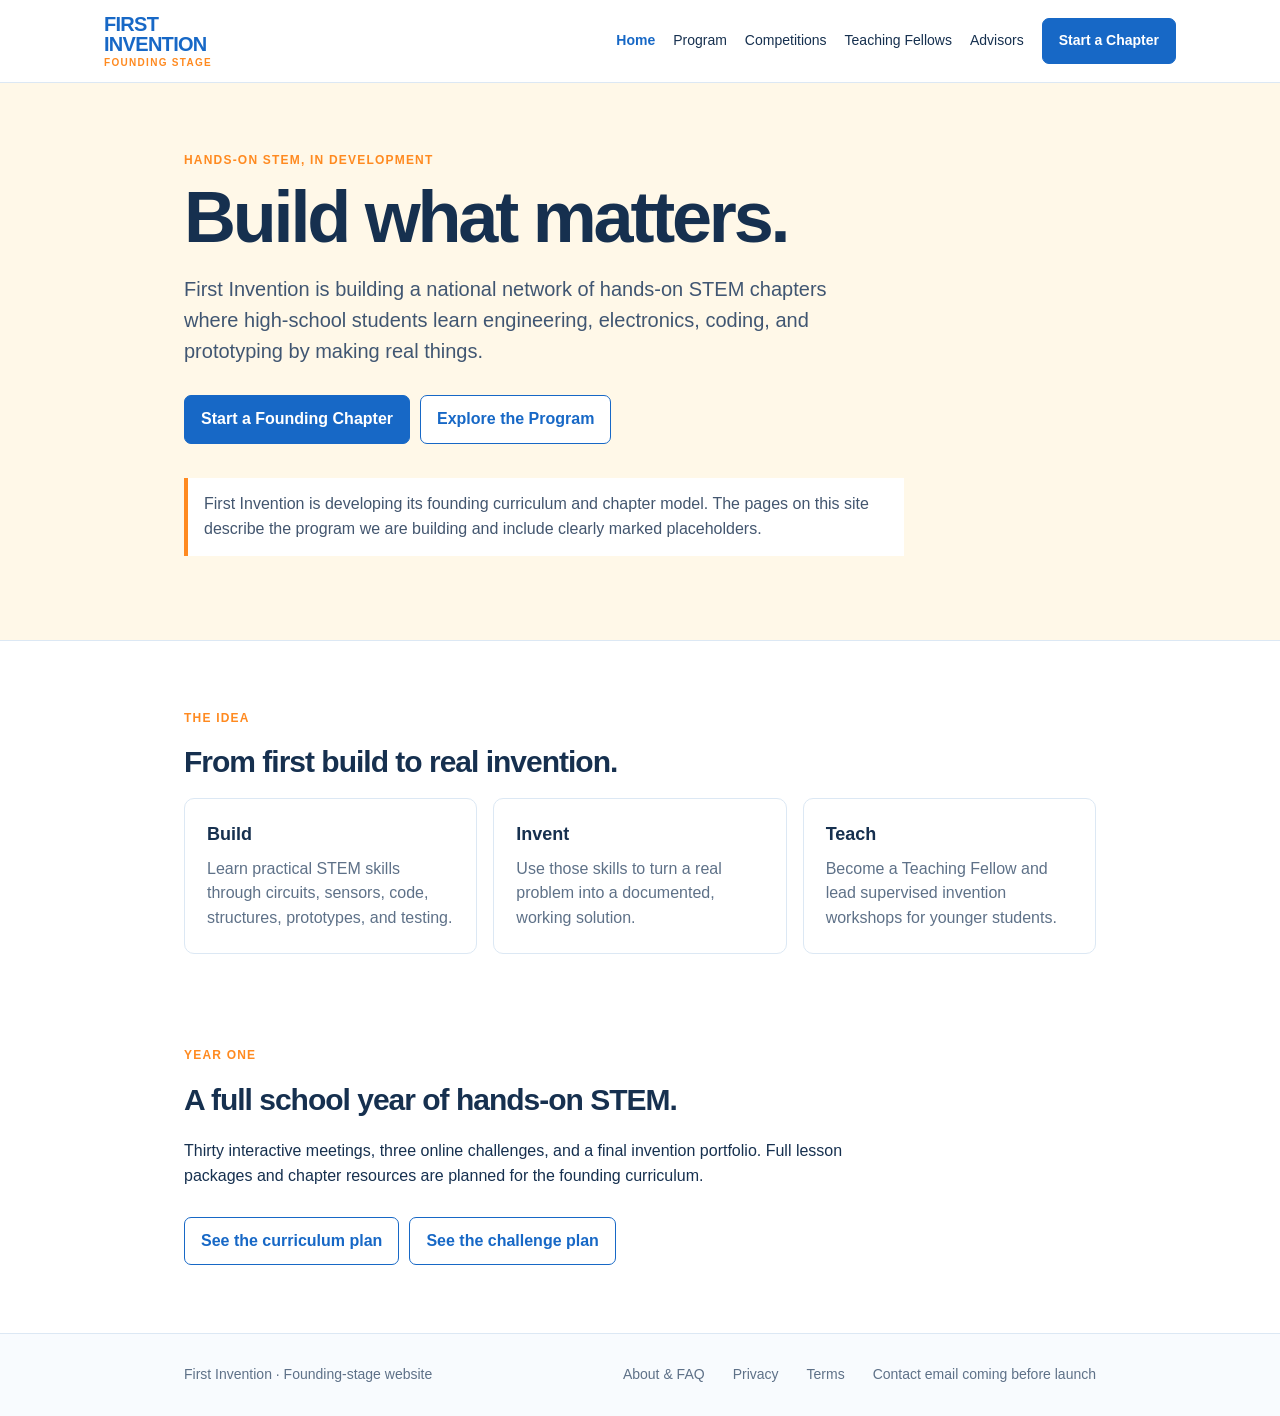
==== index.html @ 89af8120 "Build First Invention founding site" ====
<!doctype html>
<html lang="en"><head><meta charset="utf-8"><meta name="viewport" content="width=device-width,initial-scale=1"><title>First Invention</title><meta name="description" content="A hands-on STEM chapter program in development."><link rel="stylesheet" href="styles.css"></head>
<body><header class="site-header"><nav class="nav"><a class="brand" href="index.html">FIRST<br>INVENTION<small>FOUNDING STAGE</small></a><div class="nav-links"><a aria-current="page" href="index.html">Home</a><a href="program.html">Program</a><a href="competitions.html">Competitions</a><a href="teaching-fellows.html">Teaching Fellows</a><a href="advisors.html">Advisors</a><a class="button" href="start-a-chapter.html">Start a Chapter</a></div></nav></header>
<main><section class="hero"><div class="hero-inner"><p class="eyebrow">Hands-on STEM, in development</p><h1>Build what matters.</h1><p class="lead">First Invention is building a national network of hands-on STEM chapters where high-school students learn engineering, electronics, coding, and prototyping by making real things.</p><div class="actions"><a class="button" href="start-a-chapter.html">Start a Founding Chapter</a><a class="button secondary" href="program.html">Explore the Program</a></div><p class="notice">First Invention is developing its founding curriculum and chapter model. The pages on this site describe the program we are building and include clearly marked placeholders.</p></div></section>
<section class="section"><p class="eyebrow">The idea</p><h2>From first build to real invention.</h2><div class="grid"><article class="card"><h3>Build</h3><p>Learn practical STEM skills through circuits, sensors, code, structures, prototypes, and testing.</p></article><article class="card"><h3>Invent</h3><p>Use those skills to turn a real problem into a documented, working solution.</p></article><article class="card"><h3>Teach</h3><p>Become a Teaching Fellow and lead supervised invention workshops for younger students.</p></article></div></section>
<section class="section compact"><p class="eyebrow">Year one</p><h2>A full school year of hands-on STEM.</h2><p>Thirty interactive meetings, three online challenges, and a final invention portfolio. Full lesson packages and chapter resources are planned for the founding curriculum.</p><div class="actions"><a class="button secondary" href="program.html">See the curriculum plan</a><a class="button secondary" href="competitions.html">See the challenge plan</a></div></section></main>
<footer class="site-footer"><div class="site-footer-inner"><p>First Invention · Founding-stage website</p><a href="about.html">About & FAQ</a><a href="privacy.html">Privacy</a><a href="terms.html">Terms</a><span>Contact email coming before launch</span></div></footer><script src="app.js"></script></body></html>
---- styles.css ----
:root {
  --sky: #63b8ec;
  --blue: #1768c6;
  --orange: #ff8a20;
  --cream: #fff8e8;
  --ink: #16304f;
  --line: #dce8f4;
  --muted: #5e7188;
}
* { box-sizing: border-box; }
body { margin: 0; color: var(--ink); background: #fff; font: 16px/1.55 Arial, Helvetica, sans-serif; }
a { color: inherit; text-decoration: none; }
a:hover { text-decoration: underline; }
.site-header { border-bottom: 1px solid var(--line); background: #fff; }
.nav { max-width: 1120px; margin: auto; min-height: 74px; padding: 14px 24px; display: flex; align-items: center; gap: 28px; }
.brand { font-weight: 800; font-size: 20px; line-height: 1; letter-spacing: -.7px; color: var(--blue); }
.brand small { display: block; margin-top: 4px; color: var(--orange); font-size: 10px; letter-spacing: 1.3px; }
.nav-links { display: flex; align-items: center; gap: 18px; margin-left: auto; font-size: 14px; }
.nav-links a[aria-current="page"] { color: var(--blue); font-weight: 700; }
.button { display: inline-block; border: 1px solid var(--blue); border-radius: 7px; padding: 11px 16px; background: var(--blue); color: #fff; font-weight: 700; }
.button:hover { text-decoration: none; background: #0f56aa; }
.button.secondary { color: var(--blue); background: #fff; }
.button.disabled { color: var(--muted); border-color: var(--line); background: #f4f7fa; cursor: default; }
main { min-height: 70vh; }
.hero { background: var(--cream); border-bottom: 1px solid var(--line); }
.hero-inner, .page-intro, .section, .site-footer-inner { max-width: 960px; margin: auto; padding: 68px 24px; }
.eyebrow { margin: 0 0 12px; color: var(--orange); font-size: 12px; font-weight: 800; letter-spacing: 1.2px; text-transform: uppercase; }
h1 { max-width: 750px; margin: 0; font-size: clamp(40px, 7vw, 72px); line-height: .98; letter-spacing: -3.2px; }
h2 { margin: 0 0 12px; font-size: 30px; letter-spacing: -1px; }
h3 { margin: 0 0 8px; font-size: 18px; }
p { max-width: 720px; }
.lead { max-width: 650px; margin: 22px 0; color: #405672; font-size: 20px; }
.actions { display: flex; flex-wrap: wrap; gap: 10px; margin-top: 28px; }
.notice { margin-top: 34px; max-width: 720px; padding: 14px 16px; border-left: 4px solid var(--orange); background: #fff; color: #43566f; }
.grid { display: grid; gap: 16px; grid-template-columns: repeat(3, 1fr); }
.grid.two { grid-template-columns: repeat(2, 1fr); }
.card { padding: 22px; border: 1px solid var(--line); border-radius: 10px; background: #fff; }
.card.placeholder { background: #f9fbfd; border-style: dashed; }
.card p { margin: 0; color: var(--muted); }
.section.compact { padding-top: 24px; }
.steps { counter-reset: step; display: grid; gap: 14px; }
.step { position: relative; padding: 18px 18px 18px 65px; border: 1px solid var(--line); border-radius: 10px; }
.step::before { counter-increment: step; content: counter(step); position: absolute; left: 18px; top: 18px; width: 28px; height: 28px; display: grid; place-items: center; border-radius: 50%; color: var(--blue); background: #e8f5ff; font-weight: 800; }
.step p { margin: 4px 0 0; color: var(--muted); }
.list { padding-left: 20px; }
.list li { margin: 8px 0; }
form { max-width: 680px; display: grid; gap: 15px; padding: 22px; border: 1px solid var(--line); border-radius: 10px; background: #f9fbfd; }
label { display: grid; gap: 6px; font-size: 14px; font-weight: 700; }
input, select, textarea { width: 100%; padding: 11px; border: 1px solid #b9c9d9; border-radius: 6px; font: inherit; }
textarea { min-height: 110px; resize: vertical; }
.form-status { margin: 0; color: var(--muted); font-size: 14px; }
details { max-width: 760px; padding: 16px 0; border-bottom: 1px solid var(--line); }
summary { cursor: pointer; font-weight: 800; }
.site-footer { border-top: 1px solid var(--line); background: #f8fbfe; }
.site-footer-inner { padding-top: 30px; padding-bottom: 30px; display: flex; flex-wrap: wrap; gap: 16px 28px; font-size: 14px; color: var(--muted); }
.site-footer-inner p { margin: 0; margin-right: auto; }
@media (max-width: 760px) { .nav { align-items: flex-start; flex-wrap: wrap; gap: 12px; } .nav-links { width: 100%; margin-left: 0; overflow-x: auto; padding-bottom: 3px; } .grid, .grid.two { grid-template-columns: 1fr; } .hero-inner, .page-intro, .section { padding-top: 46px; padding-bottom: 46px; } h1 { letter-spacing: -2px; } }
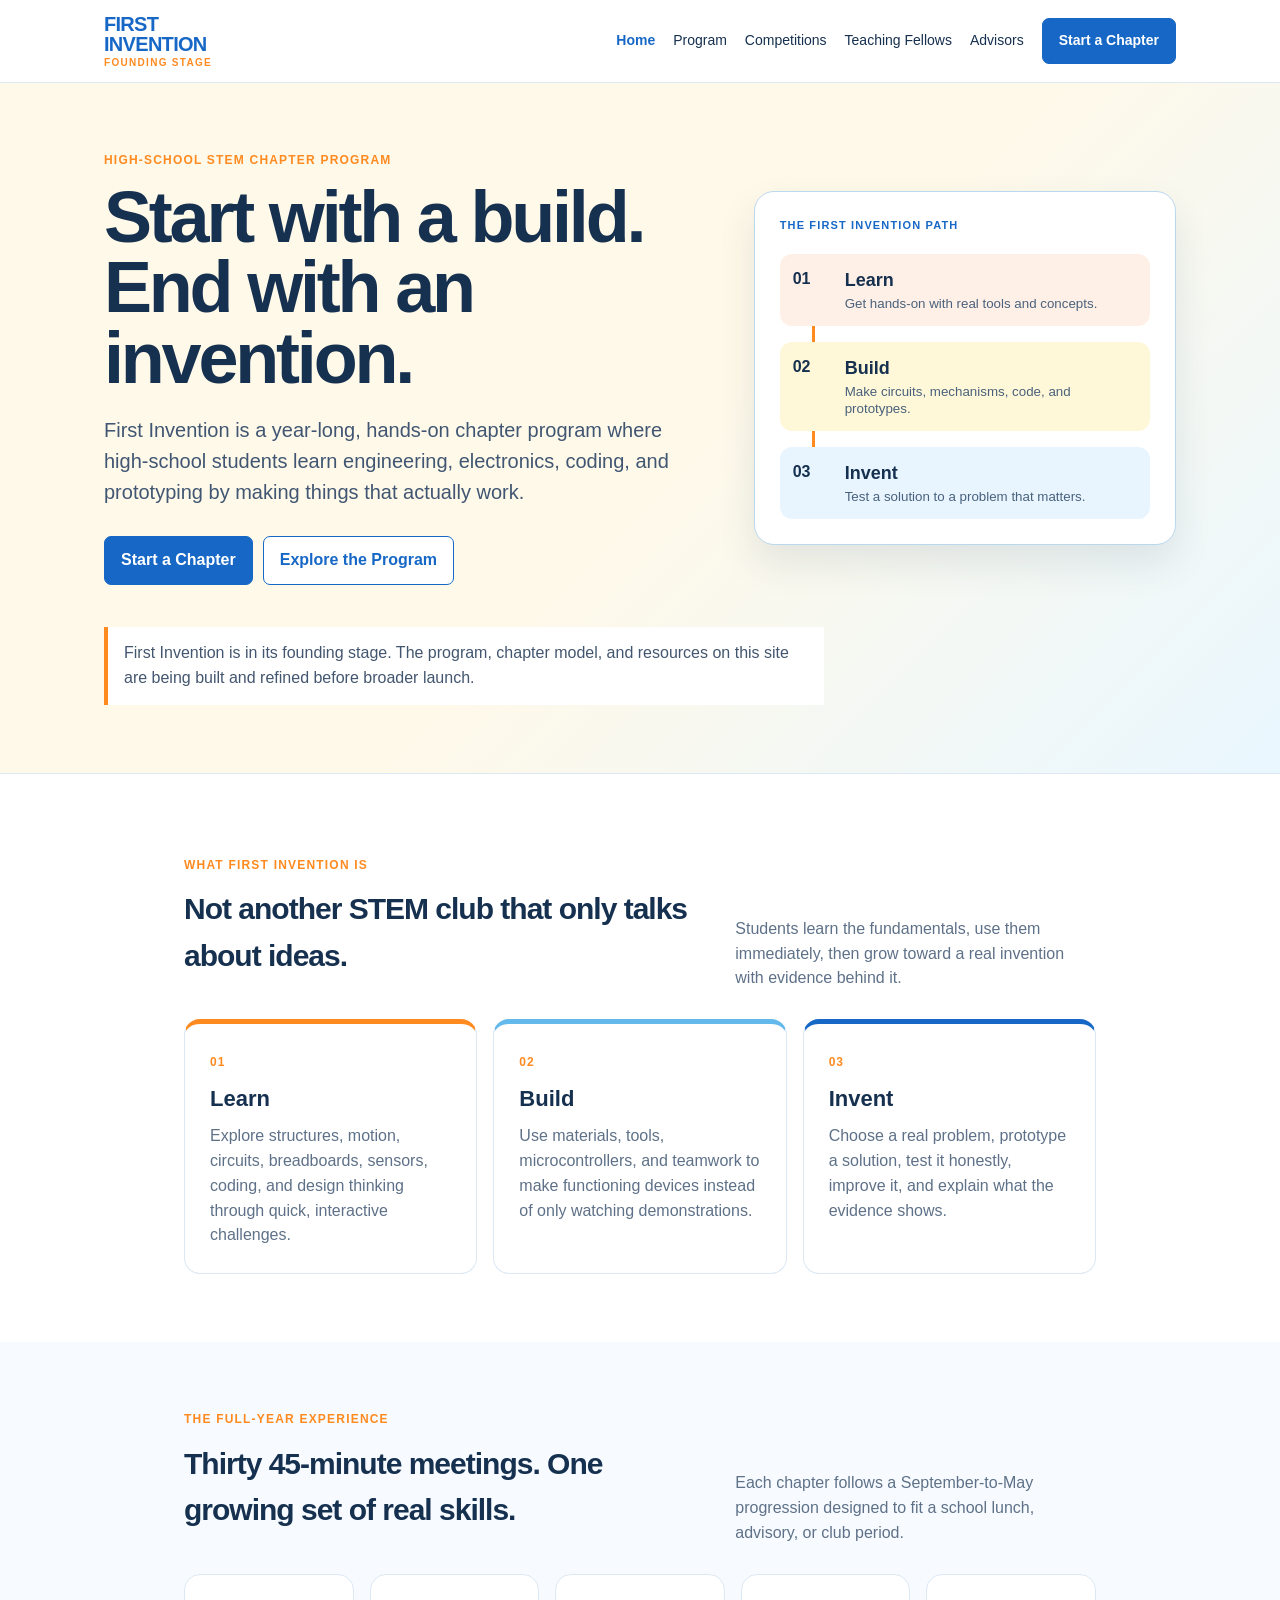
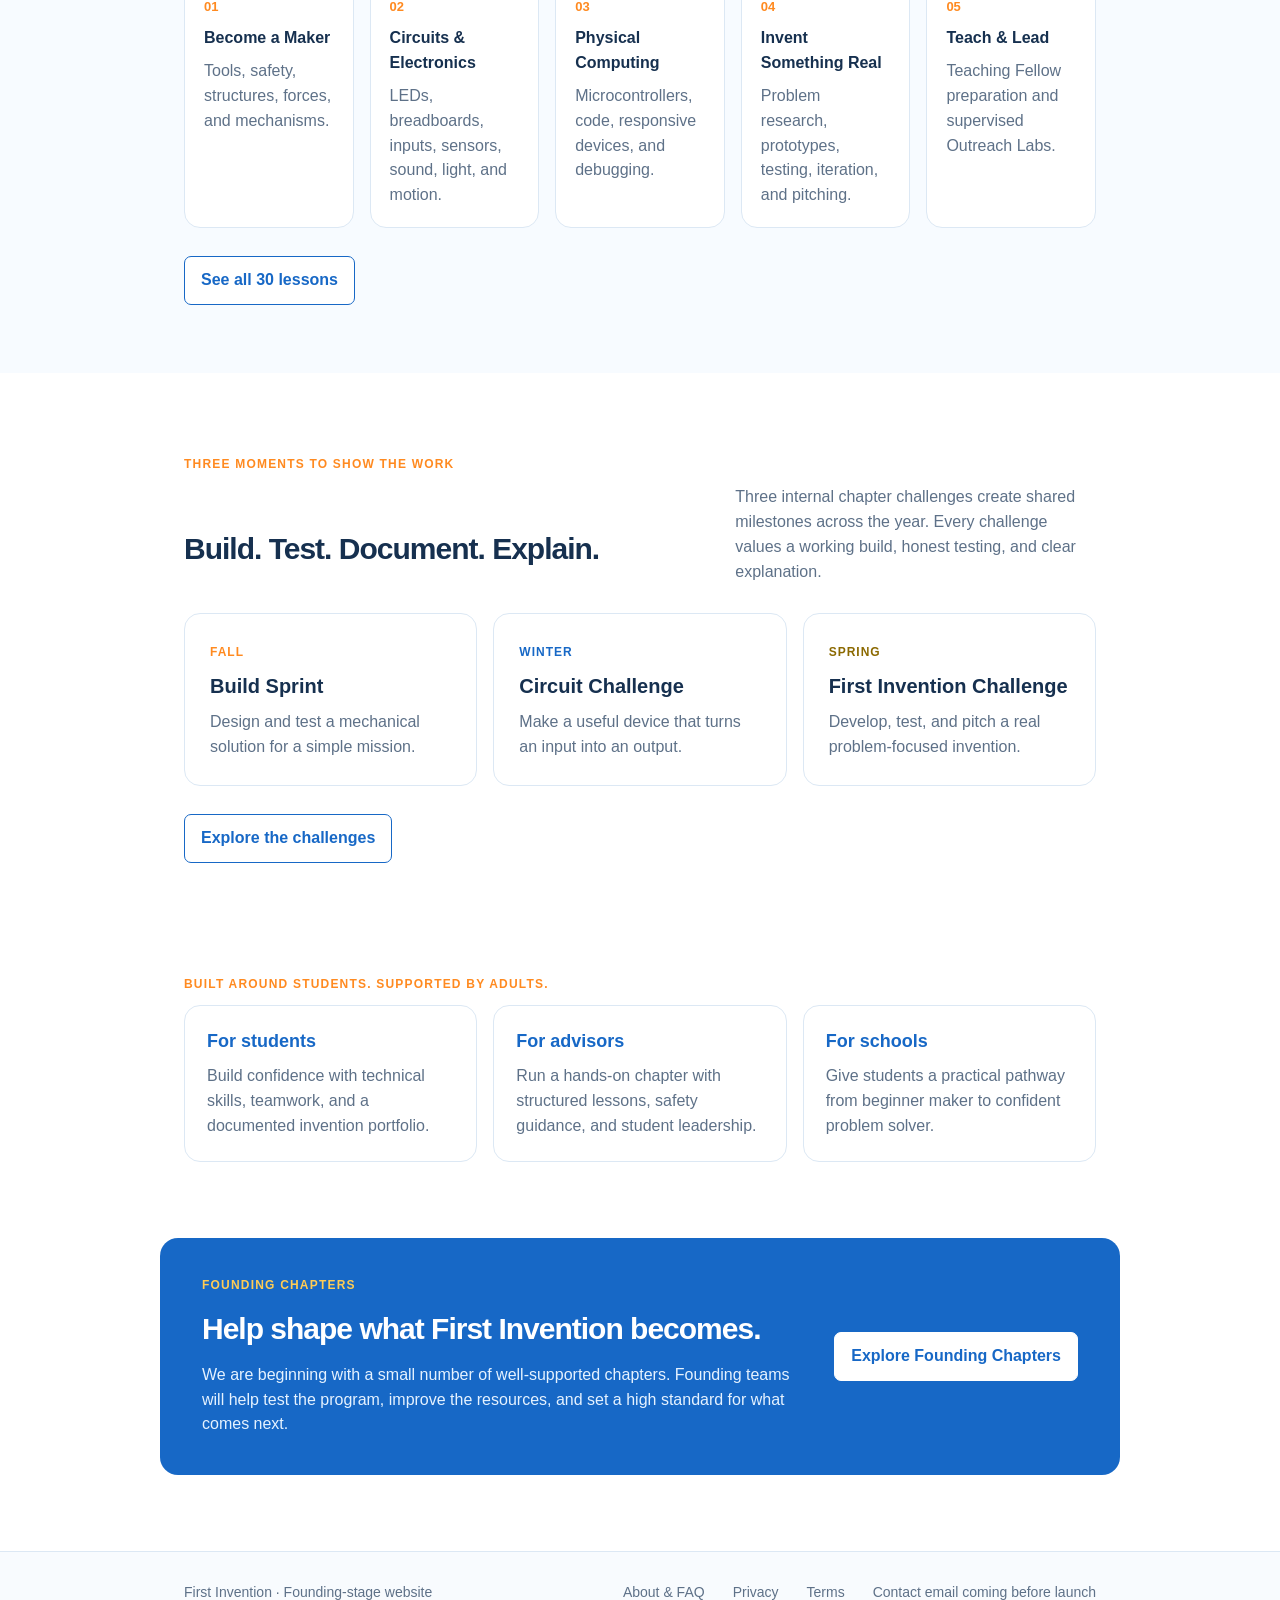
==== commit ed55bbb1: "Build founding-stage public website" ====
--- a/index.html
+++ b/index.html
@@ -1,7 +1,66 @@
 <!doctype html>
 <html lang="en"><head><meta charset="utf-8"><meta name="viewport" content="width=device-width,initial-scale=1"><title>First Invention</title><meta name="description" content="A hands-on STEM chapter program in development."><link rel="stylesheet" href="styles.css"></head>
 <body><header class="site-header"><nav class="nav"><a class="brand" href="index.html">FIRST<br>INVENTION<small>FOUNDING STAGE</small></a><div class="nav-links"><a aria-current="page" href="index.html">Home</a><a href="program.html">Program</a><a href="competitions.html">Competitions</a><a href="teaching-fellows.html">Teaching Fellows</a><a href="advisors.html">Advisors</a><a class="button" href="start-a-chapter.html">Start a Chapter</a></div></nav></header>
-<main><section class="hero"><div class="hero-inner"><p class="eyebrow">Hands-on STEM, in development</p><h1>Build what matters.</h1><p class="lead">First Invention is building a national network of hands-on STEM chapters where high-school students learn engineering, electronics, coding, and prototyping by making real things.</p><div class="actions"><a class="button" href="start-a-chapter.html">Start a Founding Chapter</a><a class="button secondary" href="program.html">Explore the Program</a></div><p class="notice">First Invention is developing its founding curriculum and chapter model. The pages on this site describe the program we are building and include clearly marked placeholders.</p></div></section>
-<section class="section"><p class="eyebrow">The idea</p><h2>From first build to real invention.</h2><div class="grid"><article class="card"><h3>Build</h3><p>Learn practical STEM skills through circuits, sensors, code, structures, prototypes, and testing.</p></article><article class="card"><h3>Invent</h3><p>Use those skills to turn a real problem into a documented, working solution.</p></article><article class="card"><h3>Teach</h3><p>Become a Teaching Fellow and lead supervised invention workshops for younger students.</p></article></div></section>
-<section class="section compact"><p class="eyebrow">Year one</p><h2>A full school year of hands-on STEM.</h2><p>Thirty interactive meetings, three online challenges, and a final invention portfolio. Full lesson packages and chapter resources are planned for the founding curriculum.</p><div class="actions"><a class="button secondary" href="program.html">See the curriculum plan</a><a class="button secondary" href="competitions.html">See the challenge plan</a></div></section></main>
+<main>
+  <section class="hero home-hero">
+    <div class="hero-inner home-hero-inner">
+      <div>
+        <p class="eyebrow">High-school STEM chapter program</p>
+        <h1>Start with a build.<br>End with an invention.</h1>
+        <p class="lead">First Invention is a year-long, hands-on chapter program where high-school students learn engineering, electronics, coding, and prototyping by making things that actually work.</p>
+        <div class="actions"><a class="button" href="start-a-chapter.html">Start a Chapter</a><a class="button secondary" href="program.html">Explore the Program</a></div>
+      </div>
+      <aside class="hero-build-card" aria-label="What students make">
+        <span class="build-card-kicker">THE FIRST INVENTION PATH</span>
+        <div class="build-node build-node-orange">01 <strong>Learn</strong><small>Get hands-on with real tools and concepts.</small></div>
+        <div class="build-line"></div>
+        <div class="build-node build-node-gold">02 <strong>Build</strong><small>Make circuits, mechanisms, code, and prototypes.</small></div>
+        <div class="build-line"></div>
+        <div class="build-node build-node-blue">03 <strong>Invent</strong><small>Test a solution to a problem that matters.</small></div>
+      </aside>
+      <p class="notice home-notice">First Invention is in its founding stage. The program, chapter model, and resources on this site are being built and refined before broader launch.</p>
+    </div>
+  </section>
+
+  <section class="section story-section">
+    <p class="eyebrow">What First Invention is</p>
+    <div class="section-heading"><h2>Not another STEM club that only talks about ideas.</h2><p>Students learn the fundamentals, use them immediately, then grow toward a real invention with evidence behind it.</p></div>
+    <div class="program-flow">
+      <article class="flow-card flow-learn"><span>01</span><h3>Learn</h3><p>Explore structures, motion, circuits, breadboards, sensors, coding, and design thinking through quick, interactive challenges.</p></article>
+      <article class="flow-card flow-build"><span>02</span><h3>Build</h3><p>Use materials, tools, microcontrollers, and teamwork to make functioning devices instead of only watching demonstrations.</p></article>
+      <article class="flow-card flow-invent"><span>03</span><h3>Invent</h3><p>Choose a real problem, prototype a solution, test it honestly, improve it, and explain what the evidence shows.</p></article>
+    </div>
+  </section>
+
+  <section class="section year-section">
+    <p class="eyebrow">The full-year experience</p>
+    <div class="section-heading"><h2>Thirty 45-minute meetings. One growing set of real skills.</h2><p>Each chapter follows a September-to-May progression designed to fit a school lunch, advisory, or club period.</p></div>
+    <div class="unit-grid">
+      <article><b>01</b><h3>Become a Maker</h3><p>Tools, safety, structures, forces, and mechanisms.</p></article>
+      <article><b>02</b><h3>Circuits & Electronics</h3><p>LEDs, breadboards, inputs, sensors, sound, light, and motion.</p></article>
+      <article><b>03</b><h3>Physical Computing</h3><p>Microcontrollers, code, responsive devices, and debugging.</p></article>
+      <article><b>04</b><h3>Invent Something Real</h3><p>Problem research, prototypes, testing, iteration, and pitching.</p></article>
+      <article><b>05</b><h3>Teach & Lead</h3><p>Teaching Fellow preparation and supervised Outreach Labs.</p></article>
+    </div>
+    <div class="actions"><a class="button secondary" href="program.html">See all 30 lessons</a></div>
+  </section>
+
+  <section class="section challenge-section">
+    <p class="eyebrow">Three moments to show the work</p>
+    <div class="section-heading"><h2>Build. Test. Document. Explain.</h2><p>Three internal chapter challenges create shared milestones across the year. Every challenge values a working build, honest testing, and clear explanation.</p></div>
+    <div class="challenge-grid">
+      <article><span>FALL</span><h3>Build Sprint</h3><p>Design and test a mechanical solution for a simple mission.</p></article>
+      <article><span>WINTER</span><h3>Circuit Challenge</h3><p>Make a useful device that turns an input into an output.</p></article>
+      <article><span>SPRING</span><h3>First Invention Challenge</h3><p>Develop, test, and pitch a real problem-focused invention.</p></article>
+    </div>
+    <div class="actions"><a class="button secondary" href="competitions.html">Explore the challenges</a></div>
+  </section>
+
+  <section class="section people-section">
+    <p class="eyebrow">Built around students. Supported by adults.</p>
+    <div class="grid people-grid"><article class="card"><h3>For students</h3><p>Build confidence with technical skills, teamwork, and a documented invention portfolio.</p></article><article class="card"><h3>For advisors</h3><p>Run a hands-on chapter with structured lessons, safety guidance, and student leadership.</p></article><article class="card"><h3>For schools</h3><p>Give students a practical pathway from beginner maker to confident problem solver.</p></article></div>
+  </section>
+
+  <section class="founding-cta"><div><p class="eyebrow">Founding chapters</p><h2>Help shape what First Invention becomes.</h2><p>We are beginning with a small number of well-supported chapters. Founding teams will help test the program, improve the resources, and set a high standard for what comes next.</p></div><a class="button" href="start-a-chapter.html">Explore Founding Chapters</a></section>
+</main>
 <footer class="site-footer"><div class="site-footer-inner"><p>First Invention · Founding-stage website</p><a href="about.html">About & FAQ</a><a href="privacy.html">Privacy</a><a href="terms.html">Terms</a><span>Contact email coming before launch</span></div></footer><script src="app.js"></script></body></html>
--- a/styles.css
+++ b/styles.css
@@ -24,6 +24,26 @@
 main { min-height: 70vh; }
 .hero { background: var(--cream); border-bottom: 1px solid var(--line); }
 .hero-inner, .page-intro, .section, .site-footer-inner { max-width: 960px; margin: auto; padding: 68px 24px; }
+.home-hero { background: linear-gradient(135deg, #fff9e9 0%, #fff9e9 53%, #e9f7ff 100%); }
+.home-hero-inner { max-width: 1120px; display: grid; grid-template-columns: minmax(0, 1.18fr) minmax(280px, .82fr); gap: 42px; align-items: center; position: relative; }
+.home-hero .notice { grid-column: 1 / -1; margin: 0; }
+.hero-build-card { padding: 25px; border: 1px solid #bad8ee; border-radius: 20px; background: #fff; box-shadow: 0 18px 38px rgba(22, 48, 79, .1); }
+.build-card-kicker { display: block; margin-bottom: 20px; color: var(--blue); font-size: 11px; font-weight: 800; letter-spacing: 1.15px; }
+.build-node { display: grid; grid-template-columns: 42px 1fr; column-gap: 10px; align-items: start; padding: 13px; border-radius: 12px; color: var(--ink); font-weight: 800; }
+.build-node strong { font-size: 18px; }
+.build-node small { grid-column: 2; color: #49617c; font-weight: 400; line-height: 1.35; }
+.build-node-orange { background: #fff0e7; }.build-node-gold { background: #fff8d8; }.build-node-blue { background: #e8f5ff; }
+.build-line { height: 16px; width: 3px; margin: 0 0 0 32px; background: var(--orange); }
+.section-heading { display: grid; grid-template-columns: 1fr minmax(250px, .7fr); gap: 36px; align-items: end; margin-bottom: 28px; }.section-heading p { margin: 0; color: var(--muted); }
+.story-section { padding-top: 82px; }.program-flow, .unit-grid, .challenge-grid { display: grid; gap: 16px; grid-template-columns: repeat(3, 1fr); }
+.flow-card, .challenge-grid article, .unit-grid article { padding: 25px; border-radius: 16px; border: 1px solid var(--line); background: #fff; }
+.flow-card span { color: var(--orange); font-size: 12px; font-weight: 800; letter-spacing: 1px; }.flow-card h3 { margin-top: 8px; font-size: 22px; }.flow-card p, .unit-grid p, .challenge-grid p { margin: 0; color: var(--muted); }
+.flow-learn { border-top: 5px solid var(--orange); }.flow-build { border-top: 5px solid var(--sky); }.flow-invent { border-top: 5px solid var(--blue); }
+.year-section { background: #f7fbff; max-width: none; padding-left: max(24px, calc((100% - 912px) / 2)); padding-right: max(24px, calc((100% - 912px) / 2)); }
+.unit-grid { grid-template-columns: repeat(5, 1fr); }.unit-grid article { padding: 19px; }.unit-grid b { color: var(--orange); font-size: 13px; }.unit-grid h3 { margin-top: 8px; font-size: 16px; }
+.challenge-section { padding-top: 82px; }.challenge-grid article span { color: var(--orange); font-size: 12px; font-weight: 800; letter-spacing: 1px; }.challenge-grid article h3 { margin: 8px 0; font-size: 20px; }.challenge-grid article:nth-child(2) span { color: var(--blue); }.challenge-grid article:nth-child(3) span { color: #8b6900; }
+.people-section { padding-top: 44px; }.people-grid .card { border-radius: 16px; }.people-grid .card h3 { color: var(--blue); }
+.founding-cta { max-width: 960px; margin: 8px auto 76px; padding: 38px 42px; border-radius: 18px; background: var(--blue); color: #fff; display: flex; gap: 28px; align-items: center; justify-content: space-between; }.founding-cta .eyebrow { color: #ffcc54; }.founding-cta h2 { color: #fff; margin-bottom: 10px; }.founding-cta p:not(.eyebrow) { margin: 0; color: #e5f2ff; }.founding-cta .button { flex: none; border-color: #fff; color: var(--blue); background: #fff; }
 .eyebrow { margin: 0 0 12px; color: var(--orange); font-size: 12px; font-weight: 800; letter-spacing: 1.2px; text-transform: uppercase; }
 h1 { max-width: 750px; margin: 0; font-size: clamp(40px, 7vw, 72px); line-height: .98; letter-spacing: -3.2px; }
 h2 { margin: 0 0 12px; font-size: 30px; letter-spacing: -1px; }
@@ -54,4 +74,4 @@
 .site-footer { border-top: 1px solid var(--line); background: #f8fbfe; }
 .site-footer-inner { padding-top: 30px; padding-bottom: 30px; display: flex; flex-wrap: wrap; gap: 16px 28px; font-size: 14px; color: var(--muted); }
 .site-footer-inner p { margin: 0; margin-right: auto; }
-@media (max-width: 760px) { .nav { align-items: flex-start; flex-wrap: wrap; gap: 12px; } .nav-links { width: 100%; margin-left: 0; overflow-x: auto; padding-bottom: 3px; } .grid, .grid.two { grid-template-columns: 1fr; } .hero-inner, .page-intro, .section { padding-top: 46px; padding-bottom: 46px; } h1 { letter-spacing: -2px; } }
+@media (max-width: 760px) { .nav { align-items: flex-start; flex-wrap: wrap; gap: 12px; } .nav-links { width: 100%; margin-left: 0; overflow-x: auto; padding-bottom: 3px; } .grid, .grid.two, .program-flow, .unit-grid, .challenge-grid, .section-heading, .home-hero-inner { grid-template-columns: 1fr; } .hero-inner, .page-intro, .section { padding-top: 46px; padding-bottom: 46px; } .year-section { padding-left: 24px; padding-right: 24px; } .founding-cta { margin: 8px 24px 46px; padding: 30px 24px; flex-direction: column; align-items: flex-start; } h1 { letter-spacing: -2px; } }
